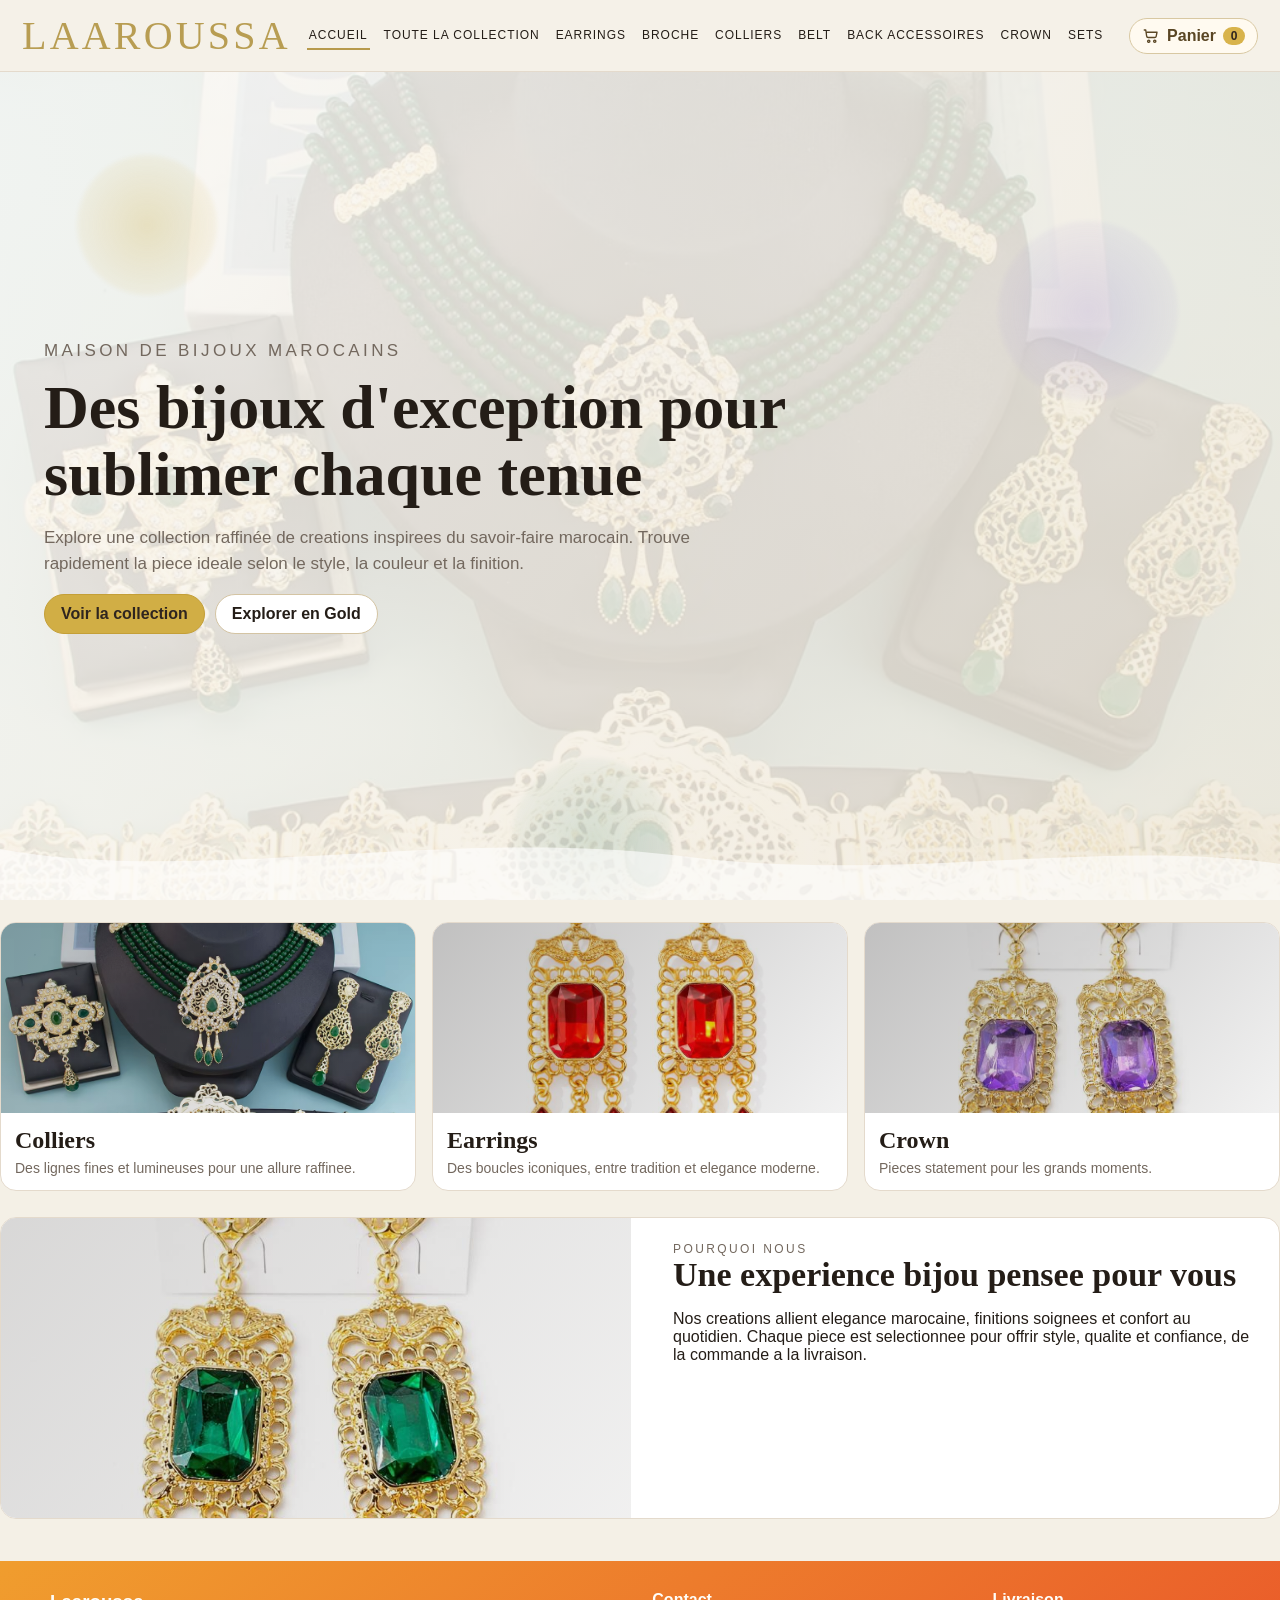
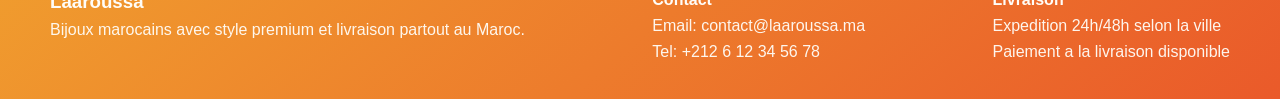
==== index.html @ 794d37f0 "first commit" ====
<!doctype html>
<html lang="fr">
  <head>
    <meta charset="UTF-8" />
    <meta name="viewport" content="width=device-width, initial-scale=1.0" />
    <title>Laaroussa | Accueil</title>
    <link rel="stylesheet" href="./styles.css" />
  </head>
  <body data-page="home">
    <header class="site-header">
      <a class="brand" href="./index.html">LAAROUSSA</a>
      <nav class="main-nav">
        <a href="./index.html" data-nav="home">Accueil</a>
        <a href="./collection.html" data-nav="collection">Toute la collection</a>
        <a href="./collection.html?type=Earrings" data-nav="type" data-type="Earrings">Earrings</a>
        <a href="./collection.html?type=Broche" data-nav="type" data-type="Broche">Broche</a>
        <a href="./collection.html?type=Colliers" data-nav="type" data-type="Colliers">Colliers</a>
        <a href="./collection.html?type=BELT" data-nav="type" data-type="BELT">Belt</a>
        <a href="./collection.html?type=Back accessoires" data-nav="type" data-type="Back accessoires">Back accessoires</a>
        <a href="./collection.html?type=Crown" data-nav="type" data-type="Crown">Crown</a>
        <a href="./collection.html?type=Set" data-nav="type" data-type="Set">Sets</a>
      </nav>
      <a href="./panier.html" class="cart-link" aria-label="Ouvrir le panier">
        <svg viewBox="0 0 24 24" aria-hidden="true">
          <path d="M3 4h2l1.2 8.2A2 2 0 0 0 8.2 14h8.7a2 2 0 0 0 2-1.6L20 7H7"></path>
          <circle cx="9" cy="19" r="1.5"></circle>
          <circle cx="17" cy="19" r="1.5"></circle>
        </svg>
        <span>Panier</span>
        <strong>0</strong>
      </a>
    </header>

    <main class="container">
      <section class="hero">
        <div class="hero-orbs" aria-hidden="true">
          <span></span><span></span><span></span>
        </div>
        <svg class="hero-wave" viewBox="0 0 800 120" preserveAspectRatio="none" aria-hidden="true">
          <path d="M0,35 C120,95 280,0 420,45 C560,95 690,15 800,60 L800,120 L0,120 Z"></path>
        </svg>
        <div class="hero-content">
          <p class="eyebrow">Maison de bijoux marocains</p>
          <h1>Des bijoux d'exception pour sublimer chaque tenue</h1>
          <p>
            Explore une collection raffinée de creations inspirees du savoir-faire marocain.
            Trouve rapidement la piece ideale selon le style, la couleur et la finition.
          </p>
          <div class="hero-actions">
            <a class="btn btn-primary" href="./collection.html">Voir la collection</a>
            <a class="btn" href="./collection.html?metal=Gold">Explorer en Gold</a>
          </div>
        </div>
      </section>

      <section class="editorial-grid">
        <a class="editorial-card" href="./collection.html?type=Colliers">
          <div class="editorial-media editorial-colliers"></div>
          <div class="editorial-caption">
            <h3>Colliers</h3>
            <p>Des lignes fines et lumineuses pour une allure raffinee.</p>
          </div>
        </a>
        <a class="editorial-card" href="./collection.html?type=Earrings">
          <div class="editorial-media editorial-earrings"></div>
          <div class="editorial-caption">
            <h3>Earrings</h3>
            <p>Des boucles iconiques, entre tradition et elegance moderne.</p>
          </div>
        </a>
        <a class="editorial-card" href="./collection.html?type=Crown">
          <div class="editorial-media editorial-crown"></div>
          <div class="editorial-caption">
            <h3>Crown</h3>
            <p>Pieces statement pour les grands moments.</p>
          </div>
        </a>
      </section>

      <section class="why-us">
        <div class="why-us-media"></div>
        <div class="why-us-content">
          <p class="eyebrow">Pourquoi nous</p>
          <h2 class="section-title">Une experience bijou pensee pour vous</h2>
          <p>
            Nos creations allient elegance marocaine, finitions soignees et confort au quotidien.
            Chaque piece est selectionnee pour offrir style, qualite et confiance, de la commande a
            la livraison.
          </p>
        </div>
      </section>
    </main>

    <footer class="site-footer">
      <div class="footer-inner">
        <div>
          <h3>Laaroussa</h3>
          <p>Bijoux marocains avec style premium et livraison partout au Maroc.</p>
        </div>
        <div>
          <h4>Contact</h4>
          <p>Email: contact@laaroussa.ma</p>
          <p>Tel: +212 6 12 34 56 78</p>
        </div>
        <div>
          <h4>Livraison</h4>
          <p>Expedition 24h/48h selon la ville</p>
          <p>Paiement a la livraison disponible</p>
        </div>
      </div>
    </footer>

    <script src="./script.js"></script>
  </body>
</html>
---- styles.css ----
:root {
  --bg: #f4f0e6;
  --surface: #ffffff;
  --text: #241d17;
  --muted: #73685e;
  --line: #e4dacc;
  --primary: #d1ae45;
  --primary-text: #2f251f;
}

* {
  box-sizing: border-box;
}

body {
  margin: 0;
  background: var(--bg);
  color: var(--text);
  font-family: "Inter", "Segoe UI", Tahoma, sans-serif;
  min-height: 100vh;
  display: flex;
  flex-direction: column;
}

main {
  flex: 1;
}

a {
  color: inherit;
  text-decoration: none;
}

.container {
  width: min(1180px, calc(100% - 32px));
  margin: 0 auto;
}

.site-header {
  position: sticky;
  top: 0;
  z-index: 10;
  display: flex;
  gap: 16px;
  align-items: center;
  justify-content: space-between;
  padding: 12px 22px;
  border-bottom: 1px solid var(--line);
  background: rgba(245, 241, 232, 0.95);
  backdrop-filter: blur(3px);
}

.brand {
  font-size: 40px;
  font-family: Georgia, serif;
  letter-spacing: 0.08em;
  color: #b89d52;
}

.main-nav {
  display: flex;
  flex-wrap: wrap;
  gap: 12px;
  font-size: 12px;
  text-transform: uppercase;
  letter-spacing: 0.08em;
  flex: 1;
}

.main-nav a {
  padding: 6px 2px;
  border-bottom: 2px solid transparent;
}

.main-nav a:hover,
.main-nav a.is-active {
  border-color: #b79a4c;
}

.cart-link {
  display: inline-flex;
  align-items: center;
  gap: 7px;
  padding: 8px 12px;
  border: 1px solid #d8c8a2;
  border-radius: 999px;
  background: #fffaf0;
  font-weight: 600;
  color: #5a4624;
}

.cart-link svg {
  width: 18px;
  height: 18px;
  fill: none;
  stroke: currentColor;
  stroke-width: 1.8;
  stroke-linecap: round;
  stroke-linejoin: round;
}

.cart-link strong {
  min-width: 22px;
  text-align: center;
  background: #d8b34b;
  color: #2f251f;
  border-radius: 999px;
  font-size: 12px;
  padding: 2px 6px;
}

.cart-link.is-active {
  box-shadow: 0 0 0 2px #ceb06e;
}

.hero {
  margin-top: 0;
  border-radius: 0;
  border: 0;
  background:
    linear-gradient(130deg, rgba(252, 250, 246, 0.88), rgba(239, 232, 218, 0.88)),
    url("./assets/images/bijou.avif") center/cover no-repeat;
  padding: 72px 44px;
  position: relative;
  overflow: hidden;
  min-height: calc(100vh - 72px);
  display: flex;
  align-items: center;
}

.hero-content {
  position: relative;
  z-index: 2;
  width: min(760px, 100%);
}

.eyebrow {
  margin: 0;
  text-transform: uppercase;
  letter-spacing: 0.2em;
  font-size: 12px;
  color: var(--muted);
}

h1 {
  margin: 10px 0;
  font-family: Georgia, serif;
  font-size: clamp(34px, 5vw, 62px);
  line-height: 1.08;
}

.hero p {
  color: var(--muted);
  max-width: 680px;
  font-size: 17px;
  line-height: 1.55;
}

.hero-actions {
  display: flex;
  flex-wrap: wrap;
  gap: 10px;
  margin-top: 16px;
}

.hero-orbs {
  position: absolute;
  inset: 0;
  pointer-events: none;
}

.hero-orbs span {
  position: absolute;
  border-radius: 50%;
  filter: blur(2px);
  opacity: 0.45;
  animation: floatOrb 9s ease-in-out infinite;
}

.hero-orbs span:nth-child(1) {
  width: 140px;
  height: 140px;
  left: 6%;
  top: 10%;
  background: radial-gradient(circle, rgba(209, 174, 69, 0.6), rgba(209, 174, 69, 0));
}

.hero-orbs span:nth-child(2) {
  width: 180px;
  height: 180px;
  right: 8%;
  top: 18%;
  background: radial-gradient(circle, rgba(151, 134, 208, 0.52), rgba(151, 134, 208, 0));
  animation-delay: -3s;
}

.hero-orbs span:nth-child(3) {
  width: 160px;
  height: 160px;
  left: 40%;
  bottom: -18px;
  background: radial-gradient(circle, rgba(90, 149, 129, 0.45), rgba(90, 149, 129, 0));
  animation-delay: -6s;
}

.hero-wave {
  position: absolute;
  left: 0;
  right: 0;
  bottom: 0;
  width: 100%;
  height: 72px;
  z-index: 1;
}

.hero-wave path {
  fill: rgba(255, 255, 255, 0.62);
  transform-origin: center;
  animation: waveShift 7s ease-in-out infinite;
}

.btn {
  border: 1px solid #d4c4a3;
  padding: 10px 16px;
  border-radius: 999px;
  font-weight: 600;
  background: #fff;
  cursor: pointer;
}

.btn-primary {
  background: var(--primary);
  color: var(--primary-text);
  border-color: #c49f37;
}

.stats-grid {
  margin: 20px 0;
  display: grid;
  grid-template-columns: repeat(auto-fit, minmax(180px, 1fr));
  gap: 12px;
}

.stat {
  background: var(--surface);
  border: 1px solid var(--line);
  border-radius: 12px;
  padding: 14px;
}

.stat h3 {
  margin: 0;
  font-size: 24px;
  font-family: Georgia, serif;
}

.stat p {
  margin: 4px 0 0;
  color: var(--muted);
  font-size: 13px;
}

.section-title-wrap {
  display: flex;
  justify-content: space-between;
  align-items: center;
  gap: 8px;
}

.section-title {
  margin: 0;
  font-family: Georgia, serif;
  font-size: 34px;
}

.text-link {
  color: #876c2b;
  font-weight: 600;
}

.page-head {
  padding: 20px 0 10px;
}

.page-head h1 {
  margin-bottom: 6px;
}

.page-head p {
  color: var(--muted);
  margin: 0;
}

.filter-strip {
  background: var(--surface);
  border: 1px solid var(--line);
  border-radius: 12px;
  padding: 12px;
  display: grid;
  gap: 8px;
  grid-template-columns: repeat(auto-fit, minmax(160px, 1fr));
  align-items: end;
}

.filter-strip label {
  display: flex;
  flex-direction: column;
  gap: 6px;
  font-size: 13px;
  color: var(--muted);
}

input,
select {
  padding: 9px;
  border: 1px solid var(--line);
  border-radius: 8px;
  font: inherit;
}

.active-filters {
  margin: 10px 0;
  display: flex;
  flex-wrap: wrap;
  gap: 8px;
}

.active-filters span {
  background: #ede4d4;
  border-radius: 999px;
  padding: 5px 10px;
  font-size: 12px;
}

.products-grid {
  display: grid;
  gap: 16px;
  grid-template-columns: repeat(auto-fill, minmax(230px, 1fr));
  margin-bottom: 26px;
}

.product-card {
  display: block;
  background: var(--surface);
  border: 1px solid var(--line);
  border-radius: 16px;
  overflow: hidden;
  transition: transform 0.18s ease, box-shadow 0.18s ease;
}

.product-card:hover {
  transform: translateY(-4px);
  box-shadow: 0 14px 26px rgba(22, 18, 14, 0.12);
}

.product-visual {
  min-height: 210px;
  display: grid;
  place-items: center;
  color: #fff;
  text-align: center;
  font-weight: 800;
  letter-spacing: 0.04em;
  padding: 10px;
  transition: transform 0.22s ease, filter 0.22s ease;
  background-size: cover;
  background-position: center;
  background-repeat: no-repeat;
}

.product-visual.has-photo {
  background-size: contain;
  background-color: #f3f3f3;
}

.product-card:hover .product-visual {
  transform: scale(1.03);
  filter: saturate(1.08);
}

.product-body {
  padding: 14px;
}

.chips {
  display: flex;
  gap: 6px;
  flex-wrap: wrap;
}

.chip {
  border: 1px solid var(--line);
  border-radius: 999px;
  padding: 3px 9px;
  font-size: 11px;
  color: var(--muted);
}

.product-title {
  margin: 8px 0 3px;
  font-family: Georgia, serif;
  font-size: 22px;
}

.price {
  margin: 0;
  color: #a8892c;
  font-weight: 700;
}

.meta {
  color: var(--muted);
  font-size: 13px;
}

.actions {
  margin-top: 10px;
  display: grid;
  grid-template-columns: 1fr 1fr;
  gap: 8px;
}

.product-layout {
  margin-top: 10px;
  background: var(--surface);
  border: 1px solid var(--line);
  border-radius: 14px;
  padding: 18px;
  display: grid;
  gap: 18px;
  grid-template-columns: 1.15fr 1fr;
  box-shadow: 0 14px 28px rgba(20, 15, 11, 0.06);
}

.product-preview {
  min-height: 430px;
  border-radius: 12px;
  display: grid;
  place-items: center;
  font-size: clamp(30px, 6vw, 52px);
  color: #fff;
  font-family: Georgia, serif;
  text-align: center;
  padding: 10px;
  background-color: #f7f7f7;
  box-shadow: inset 0 0 0 1px #ebe3d5, 0 10px 24px rgba(40, 28, 16, 0.08);
}

.selection-box {
  border: 1px solid #e6dcca;
  border-radius: 10px;
  padding: 10px;
  margin-top: 10px;
  color: var(--muted);
}

.variant-pickers {
  margin-top: 8px;
  border-radius: 12px;
  padding: 8px 4px;
  display: grid;
  gap: 14px;
  grid-template-columns: repeat(2, minmax(0, 1fr));
}

.picker-group span {
  display: block;
  color: var(--muted);
  margin-bottom: 8px;
  font-size: 13px;
}

.swatches {
  display: flex;
  flex-wrap: wrap;
  gap: 8px;
}

.swatch {
  width: 30px;
  height: 30px;
  border-radius: 50%;
  border: 2px solid #fff;
  outline: 1px solid #cfc2ae;
  cursor: pointer;
  transition: transform 0.16s ease, box-shadow 0.16s ease;
}

.swatch:hover {
  transform: translateY(-1px);
}

.swatch.is-active {
  box-shadow: 0 0 0 2px #b0882d;
}

.variant-extra {
  margin-top: 8px;
  color: var(--muted);
  font-size: 13px;
}

.add-to-cart-btn {
  margin-top: 12px;
  width: 100%;
  font-size: 15px;
  padding: 12px 16px;
}

.metal-swatch.swatch-gold {
  background: linear-gradient(140deg, #d7b457, #ad8934);
}

.metal-swatch.swatch-silver {
  background: linear-gradient(140deg, #d1d7df, #95a1b0);
}

.site-footer {
  margin: 42px 0 0;
  width: 100%;
}

.footer-inner {
  background: linear-gradient(140deg, #f09d2e, #ea5a2a);
  color: #fffdf8;
  padding: 30px max(22px, calc((100vw - 1180px) / 2));
  display: flex;
  gap: 40px;
  justify-content: space-between;
  align-items: flex-start;
}

.editorial-grid {
  margin-top: 22px;
  display: grid;
  grid-template-columns: repeat(3, minmax(0, 1fr));
  gap: 16px;
}

.why-us {
  margin-top: 26px;
  display: grid;
  grid-template-columns: 1fr 1fr;
  gap: 18px;
  background: var(--surface);
  border: 1px solid var(--line);
  border-radius: 16px;
  overflow: hidden;
}

.why-us-media {
  min-height: 300px;
  background:
    linear-gradient(130deg, rgba(20, 15, 11, 0.16), rgba(20, 15, 11, 0.06)),
    url("./assets/images/BOUCLES/emeraude.jpeg") center/cover no-repeat;
}

.why-us-content {
  padding: 24px;
}

.editorial-card {
  background: var(--surface);
  border: 1px solid var(--line);
  border-radius: 16px;
  overflow: hidden;
  transition: transform 0.2s ease, box-shadow 0.2s ease;
}

.editorial-card:hover {
  transform: translateY(-3px);
  box-shadow: 0 12px 24px rgba(30, 22, 14, 0.12);
}

.editorial-media {
  height: 190px;
  background-size: cover;
  background-position: center;
}

.editorial-colliers {
  background-image:
    linear-gradient(130deg, rgba(10, 8, 7, 0.25), rgba(10, 8, 7, 0.05)),
    url("./assets/images/bijou.avif");
}

.editorial-earrings {
  background-image:
    linear-gradient(130deg, rgba(10, 8, 7, 0.25), rgba(10, 8, 7, 0.05)),
    url("./assets/images/BOUCLES/rouge.jpeg");
}

.editorial-crown {
  background-image:
    linear-gradient(130deg, rgba(10, 8, 7, 0.25), rgba(10, 8, 7, 0.05)),
    url("./assets/images/BOUCLES/violet.jpeg");
}

.editorial-caption {
  padding: 14px;
}

.editorial-caption h3 {
  margin: 0 0 6px;
  font-family: Georgia, serif;
  font-size: 24px;
}

.editorial-caption p {
  margin: 0;
  color: var(--muted);
  font-size: 14px;
}

.footer-inner h3,
.footer-inner h4,
.footer-inner p {
  margin: 0 0 8px;
}

.footer-inner h4 {
  font-size: 16px;
}

.footer-inner p {
  opacity: 0.95;
}

.empty-state {
  background: var(--surface);
  border: 1px dashed var(--line);
  border-radius: 12px;
  padding: 20px;
  text-align: center;
  color: var(--muted);
}

#cartItems {
  display: grid;
  gap: 12px;
}

.cart-row {
  background: var(--surface);
  border: 1px solid var(--line);
  border-radius: 12px;
  padding: 10px;
  display: grid;
  gap: 12px;
  grid-template-columns: 120px 1fr auto;
  align-items: center;
}

.cart-thumb {
  height: 92px;
  border-radius: 10px;
  display: grid;
  place-items: center;
  color: #fff;
  font-weight: 700;
}

.cart-main h3 {
  margin: 0 0 4px;
}

.cart-main p {
  margin: 0;
  color: var(--muted);
}

.cart-side {
  text-align: right;
}

.cart-side span {
  display: block;
  margin-top: 5px;
  color: var(--muted);
  font-size: 13px;
}

.cart-total-bar {
  margin-top: 14px;
  display: flex;
  justify-content: space-between;
  align-items: center;
  background: #fff9ef;
  border: 1px solid #e6d7ba;
  border-radius: 12px;
  padding: 12px 14px;
}

@keyframes floatOrb {
  0%,
  100% {
    transform: translateY(0px) translateX(0px);
  }
  50% {
    transform: translateY(-14px) translateX(8px);
  }
}

@keyframes waveShift {
  0% {
    transform: translateX(0) scaleY(1);
  }
  50% {
    transform: translateX(-10px) scaleY(1.04);
  }
  100% {
    transform: translateX(0) scaleY(1);
  }
}

@media (max-width: 960px) {
  .site-header {
    align-items: flex-start;
    flex-direction: column;
  }

  .main-nav {
    width: 100%;
  }

  .hero {
    min-height: calc(100vh - 118px);
    padding: 56px 20px;
  }

  .product-layout {
    grid-template-columns: 1fr;
  }

  .editorial-grid {
    grid-template-columns: 1fr;
  }

  .why-us {
    grid-template-columns: 1fr;
  }

  .why-us-media {
    min-height: 220px;
  }

  .variant-pickers {
    grid-template-columns: 1fr;
  }

  .footer-inner {
    flex-direction: column;
  }
}

body[data-page="home"] .container {
  width: 100%;
  margin: 0;
}
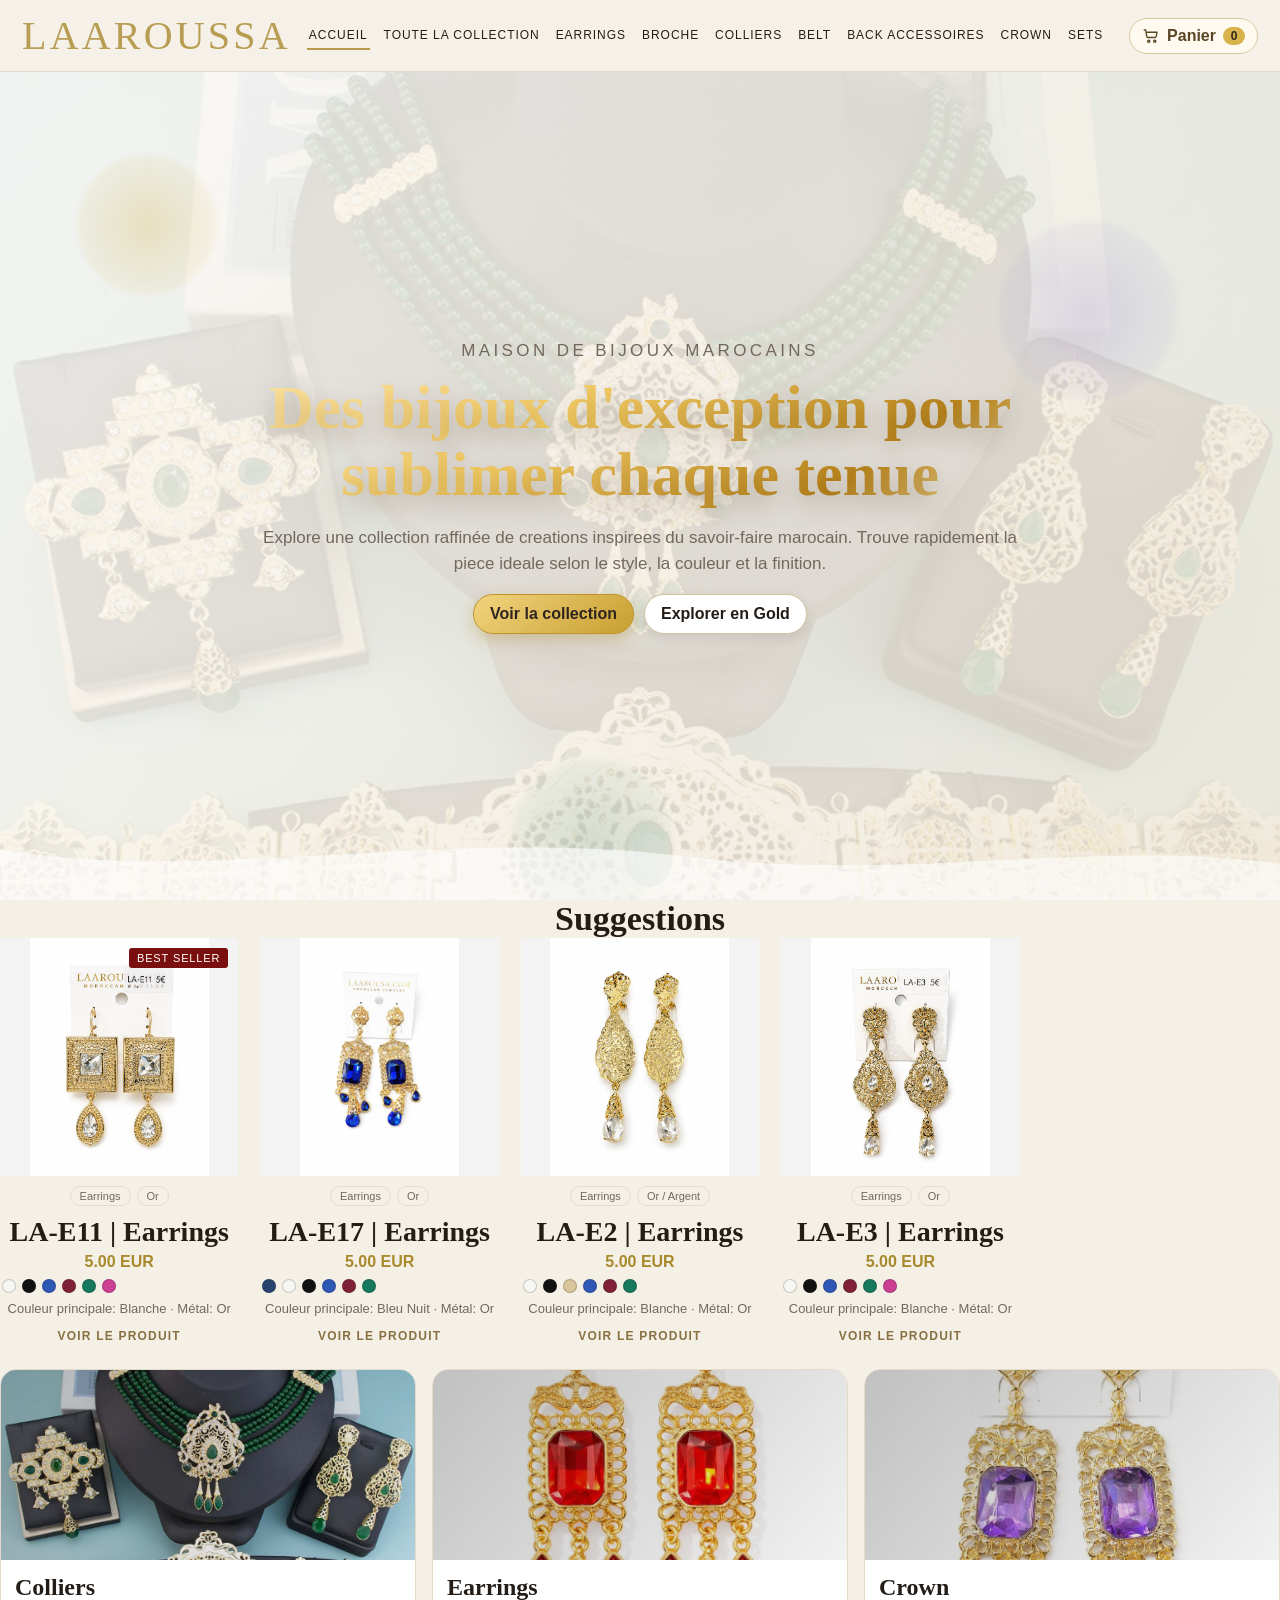
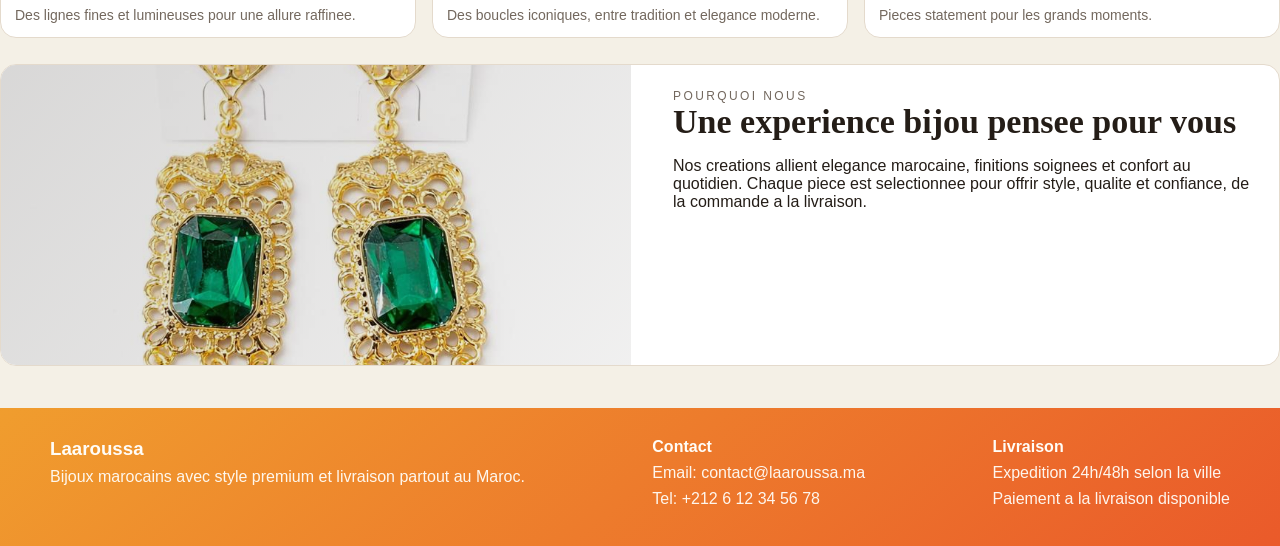
==== commit 4ca0a535: "sugge" ====
--- a/index.html
+++ b/index.html
@@ -51,6 +51,13 @@
             <a class="btn" href="./collection.html?metal=Gold">Explorer en Gold</a>
           </div>
         </div>
+      </section>
+
+      <section>
+        <div class="section-title-wrap centered-title-wrap">
+          <h2 class="section-title">Suggestions</h2>
+        </div>
+        <div id="homeSuggestionsGrid" class="products-grid"></div>
       </section>
 
       <section class="editorial-grid">
--- a/styles.css
+++ b/styles.css
@@ -70,6 +70,13 @@
 .main-nav a {
   padding: 6px 2px;
   border-bottom: 2px solid transparent;
+}
+
+.main-nav a:active,
+.cart-link:active,
+.btn:active,
+.product-card:active {
+  opacity: 0.9;
 }
 
 .main-nav a:hover,
@@ -131,7 +138,9 @@
 .hero-content {
   position: relative;
   z-index: 2;
-  width: min(760px, 100%);
+  width: min(860px, 100%);
+  margin: 0 auto;
+  text-align: center;
 }
 
 .eyebrow {
@@ -151,9 +160,11 @@
 
 .hero p {
   color: var(--muted);
-  max-width: 680px;
+  max-width: 760px;
   font-size: 17px;
   line-height: 1.55;
+  margin-left: auto;
+  margin-right: auto;
 }
 
 .hero-actions {
@@ -161,6 +172,7 @@
   flex-wrap: wrap;
   gap: 10px;
   margin-top: 16px;
+  justify-content: center;
 }
 
 .hero-orbs {
@@ -226,12 +238,24 @@
   font-weight: 600;
   background: #fff;
   cursor: pointer;
+  transition: transform 0.2s ease, box-shadow 0.2s ease, background 0.2s ease;
+  box-shadow: 0 4px 12px rgba(25, 18, 11, 0.1);
 }
 
 .btn-primary {
-  background: var(--primary);
+  background: linear-gradient(140deg, #f2d47f, #c89e2f);
   color: var(--primary-text);
-  border-color: #c49f37;
+  border-color: #be9227;
+  box-shadow: 0 6px 16px rgba(171, 126, 25, 0.32);
+}
+
+.btn:hover {
+  transform: translateY(-2px);
+  box-shadow: 0 8px 18px rgba(25, 18, 11, 0.16);
+}
+
+.btn:active {
+  transform: translateY(0);
 }
 
 .stats-grid {
@@ -267,6 +291,11 @@
   gap: 8px;
 }
 
+.centered-title-wrap {
+  justify-content: center;
+  text-align: center;
+}
+
 .section-title {
   margin: 0;
   font-family: Georgia, serif;
@@ -279,16 +308,119 @@
 }
 
 .page-head {
-  padding: 20px 0 10px;
+  padding: 24px 0 16px;
+  text-align: center;
 }
 
 .page-head h1 {
-  margin-bottom: 6px;
+  margin: 0;
+  font-family: "Playfair Display", Georgia, serif;
+  font-size: clamp(44px, 7vw, 76px);
+  font-weight: 800;
+  line-height: 1.03;
+  letter-spacing: 0.01em;
+  background: linear-gradient(150deg, #1f1814 0%, #3f2e24 60%, #b38334 100%);
+  -webkit-background-clip: text;
+  background-clip: text;
+  color: transparent;
+  text-shadow: 0 10px 22px rgba(30, 20, 12, 0.1);
 }
 
 .page-head p {
   color: var(--muted);
   margin: 0;
+}
+
+.collection-layout {
+  display: grid;
+  grid-template-columns: 210px 1fr;
+  gap: 22px;
+  align-items: start;
+}
+
+.advanced-filters {
+  position: sticky;
+  top: 86px;
+  border-right: 1px solid #ddd3c1;
+  padding-right: 14px;
+}
+
+.advanced-filters details {
+  border-bottom: 1px solid #e7decf;
+  padding: 7px 0;
+}
+
+.advanced-filters summary {
+  list-style: none;
+  cursor: pointer;
+  font-size: 13px;
+  letter-spacing: 0.09em;
+  text-transform: uppercase;
+  color: #4f463d;
+  display: flex;
+  align-items: center;
+  justify-content: space-between;
+  padding: 5px 0;
+}
+
+.advanced-filters summary::after {
+  content: "+";
+  font-size: 16px;
+  opacity: 0.9;
+  line-height: 1;
+}
+
+.advanced-filters details[open] summary::after {
+  content: "−";
+}
+
+.advanced-filters input,
+.advanced-filters select {
+  width: 100%;
+  margin-top: 2px;
+  border-radius: 10px;
+  border-color: #cec1ab;
+  background: #fbf8f1;
+}
+
+.filter-body {
+  padding: 8px 0 10px;
+}
+
+.price-fields {
+  display: grid;
+  grid-template-columns: 1fr 1fr;
+  gap: 8px;
+}
+
+.price-fields label span {
+  display: block;
+  font-size: 11px;
+  color: #7b6d61;
+  margin-top: 8px;
+}
+
+.check-row {
+  margin-top: 2px;
+  display: flex;
+  gap: 8px;
+  align-items: center;
+  font-size: 13px;
+  color: var(--muted);
+}
+
+.reset-filters-btn {
+  margin-top: 12px;
+  width: 100%;
+  display: inline-flex;
+  align-items: center;
+  justify-content: center;
+  font-weight: 700;
+  border-radius: 999px;
+  border: 1px solid #c5b79f;
+  background: #fff;
+  color: #3f342a;
+  box-shadow: 0 2px 6px rgba(30, 22, 16, 0.08);
 }
 
 .filter-strip {
@@ -334,27 +466,29 @@
 
 .products-grid {
   display: grid;
-  gap: 16px;
+  gap: 22px;
   grid-template-columns: repeat(auto-fill, minmax(230px, 1fr));
   margin-bottom: 26px;
 }
 
 .product-card {
   display: block;
-  background: var(--surface);
-  border: 1px solid var(--line);
-  border-radius: 16px;
+  background: transparent;
+  border: 0;
+  border-radius: 0;
   overflow: hidden;
   transition: transform 0.18s ease, box-shadow 0.18s ease;
+  position: relative;
 }
 
 .product-card:hover {
   transform: translateY(-4px);
-  box-shadow: 0 14px 26px rgba(22, 18, 14, 0.12);
+  box-shadow: none;
 }
 
 .product-visual {
-  min-height: 210px;
+  min-height: unset;
+  aspect-ratio: 1 / 1;
   display: grid;
   place-items: center;
   color: #fff;
@@ -366,11 +500,36 @@
   background-size: cover;
   background-position: center;
   background-repeat: no-repeat;
+  background-color: #ffffff;
+  border-radius: 0;
+}
+
+.product-visual-wrap {
+  position: relative;
+  background: #f2efea;
+}
+
+.product-badge {
+  position: absolute;
+  top: 10px;
+  right: 10px;
+  z-index: 2;
+  background: #7a0f0f;
+  color: #fff;
+  font-size: 11px;
+  letter-spacing: 0.08em;
+  text-transform: uppercase;
+  padding: 4px 8px;
+  border-radius: 3px;
 }
 
 .product-visual.has-photo {
   background-size: contain;
-  background-color: #f3f3f3;
+  background-color: #ffffff;
+}
+
+.product-visual.can-toggle-look {
+  cursor: pointer;
 }
 
 .product-card:hover .product-visual {
@@ -379,13 +538,15 @@
 }
 
 .product-body {
-  padding: 14px;
+  padding: 10px 2px 0;
+  text-align: center;
 }
 
 .chips {
   display: flex;
   gap: 6px;
   flex-wrap: wrap;
+  justify-content: center;
 }
 
 .chip {
@@ -397,13 +558,13 @@
 }
 
 .product-title {
-  margin: 8px 0 3px;
+  margin: 10px 0 5px;
   font-family: Georgia, serif;
-  font-size: 22px;
+  font-size: 28px;
 }
 
 .price {
-  margin: 0;
+  margin: 0 0 4px;
   color: #a8892c;
   font-weight: 700;
 }
@@ -411,6 +572,37 @@
 .meta {
   color: var(--muted);
   font-size: 13px;
+  margin-top: 8px;
+}
+
+.mini-swatches {
+  display: flex;
+  align-items: center;
+  gap: 6px;
+  margin-top: 8px;
+}
+
+.mini-swatch {
+  width: 14px;
+  height: 14px;
+  border-radius: 50%;
+  border: 1px solid rgba(20, 16, 10, 0.2);
+  display: inline-block;
+}
+
+.product-cta {
+  margin: 10px 0 0;
+  font-size: 12px;
+  text-transform: uppercase;
+  letter-spacing: 0.1em;
+  color: #7d6331;
+  font-weight: 700;
+  opacity: 0.9;
+  transition: transform 0.18s ease;
+}
+
+.product-card:hover .product-cta {
+  transform: translateX(4px);
 }
 
 .actions {
@@ -430,6 +622,10 @@
   gap: 18px;
   grid-template-columns: 1.15fr 1fr;
   box-shadow: 0 14px 28px rgba(20, 15, 11, 0.06);
+}
+
+.suggestions-block {
+  margin-top: 30px;
 }
 
 .product-preview {
@@ -446,6 +642,10 @@
   box-shadow: inset 0 0 0 1px #ebe3d5, 0 10px 24px rgba(40, 28, 16, 0.08);
 }
 
+.product-preview.can-toggle-look {
+  cursor: pointer;
+}
+
 .selection-box {
   border: 1px solid #e6dcca;
   border-radius: 10px;
@@ -477,8 +677,8 @@
 }
 
 .swatch {
-  width: 30px;
-  height: 30px;
+  width: 34px;
+  height: 34px;
   border-radius: 50%;
   border: 2px solid #fff;
   outline: 1px solid #cfc2ae;
@@ -552,7 +752,7 @@
   min-height: 300px;
   background:
     linear-gradient(130deg, rgba(20, 15, 11, 0.16), rgba(20, 15, 11, 0.06)),
-    url("./assets/images/BOUCLES/emeraude.jpeg") center/cover no-repeat;
+    url("./assets/images/BOUCLES/LA-E17/gold/emeraude.jpeg") center/cover no-repeat;
 }
 
 .why-us-content {
@@ -587,13 +787,13 @@
 .editorial-earrings {
   background-image:
     linear-gradient(130deg, rgba(10, 8, 7, 0.25), rgba(10, 8, 7, 0.05)),
-    url("./assets/images/BOUCLES/rouge.jpeg");
+    url("./assets/images/BOUCLES/LA-E17/gold/rouge.jpeg");
 }
 
 .editorial-crown {
   background-image:
     linear-gradient(130deg, rgba(10, 8, 7, 0.25), rgba(10, 8, 7, 0.05)),
-    url("./assets/images/BOUCLES/violet.jpeg");
+    url("./assets/images/BOUCLES/LA-E17/gold/violet.jpeg");
 }
 
 .editorial-caption {
@@ -715,12 +915,30 @@
 
 @media (max-width: 960px) {
   .site-header {
-    align-items: flex-start;
+    align-items: stretch;
     flex-direction: column;
+    gap: 10px;
+    padding: 10px 12px;
   }
 
   .main-nav {
     width: 100%;
+    flex-wrap: nowrap;
+    overflow-x: auto;
+    white-space: nowrap;
+    padding-bottom: 2px;
+    -webkit-overflow-scrolling: touch;
+    scrollbar-width: none;
+  }
+
+  .main-nav::-webkit-scrollbar {
+    display: none;
+  }
+
+  .main-nav a {
+    display: inline-block;
+    padding: 10px 6px;
+    min-height: 44px;
   }
 
   .hero {
@@ -728,6 +946,36 @@
     padding: 56px 20px;
   }
 
+  .hero-content {
+    width: 100%;
+  }
+
+  .hero-actions {
+    width: 100%;
+    gap: 10px;
+  }
+
+  .hero-actions .btn {
+    flex: 1 1 100%;
+    min-height: 46px;
+  }
+
+  .cart-link {
+    align-self: flex-end;
+    min-height: 44px;
+  }
+
+  .collection-layout {
+    grid-template-columns: 1fr;
+  }
+
+  .advanced-filters {
+    position: static;
+    border-right: 0;
+    padding-right: 0;
+    margin-bottom: 8px;
+  }
+
   .product-layout {
     grid-template-columns: 1fr;
   }
@@ -746,6 +994,33 @@
 
   .variant-pickers {
     grid-template-columns: 1fr;
+  }
+
+  .advanced-filters summary {
+    min-height: 44px;
+    display: flex;
+    align-items: center;
+  }
+
+  .advanced-filters input,
+  .advanced-filters select,
+  .btn,
+  .reset-filters-btn {
+    min-height: 44px;
+    font-size: 16px;
+  }
+
+  .swatches {
+    gap: 10px;
+  }
+
+  .swatch {
+    width: 38px;
+    height: 38px;
+  }
+
+  .add-to-cart-btn {
+    min-height: 48px;
   }
 
   .footer-inner {
@@ -757,3 +1032,11 @@
   width: 100%;
   margin: 0;
 }
+
+body[data-page="home"] .hero h1 {
+  background: linear-gradient(145deg, #ffe8ab 0%, #f3cb63 40%, #b9851d 75%, #fff2ca 100%);
+  -webkit-background-clip: text;
+  background-clip: text;
+  color: transparent;
+  text-shadow: 0 10px 24px rgba(78, 52, 10, 0.25);
+}
